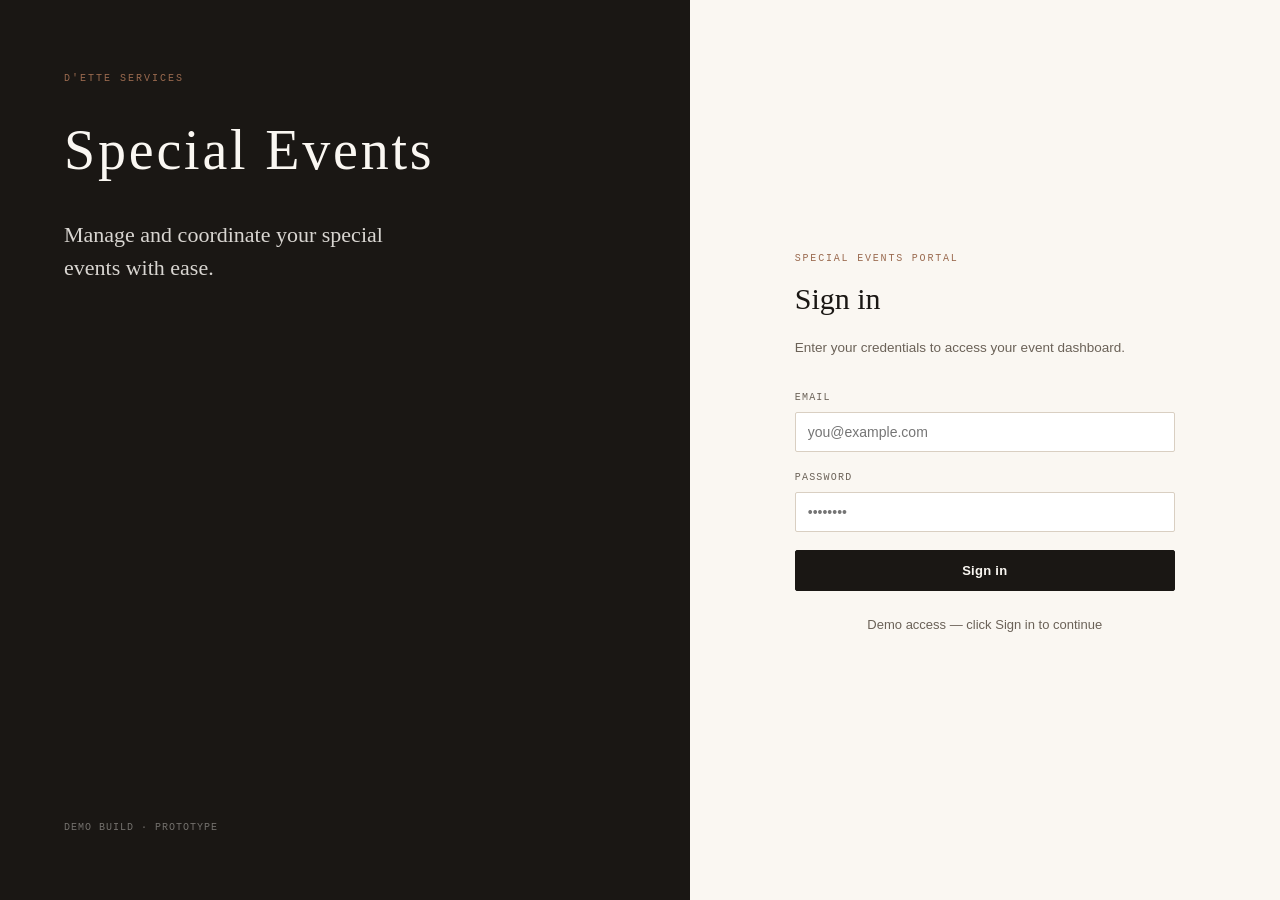
==== index.html @ 4ae94637 "Create special events portal with dashboard and supporting pages" ====
<!DOCTYPE html>
<html lang="en">
<head>
<meta charset="UTF-8">
<meta name="viewport" content="width=device-width, initial-scale=1.0">
<title>Sign In — D'Ette Services</title>
<link rel="stylesheet" href="css/style.css">
</head>
<body>

<div class="auth-page">
  <aside class="auth-aside">
    <div>
      <span class="eyebrow">D'Ette Services</span>
      <div class="wordmark">Special Events</div>
      <p class="tagline">Manage and coordinate your special events with ease.</p>
    </div>
    <div class="foot">Demo build · Prototype</div>
  </aside>

  <main class="auth-main">
    <div class="auth-form">
      <span class="eyebrow">Special Events Portal</span>
      <h1>Sign in</h1>
      <p class="sub">Enter your credentials to access your event dashboard.</p>

      <form onsubmit="event.preventDefault(); window.location.href='dashboard.html'; return false;">
        <label for="email">Email</label>
        <input type="email" id="email" placeholder="you@example.com" required>

        <label for="password">Password</label>
        <input type="password" id="password" placeholder="••••••••" required>

        <button type="submit" class="btn" style="width:100%;">Sign in</button>
      </form>

      <p style="text-align:center; margin-top:24px; font-size:13px; color:var(--mute);">
        Demo access — click Sign in to continue
      </p>
    </div>
  </main>
</div>

</body>
</html>
---- css/style.css ----
/* ============================================================
   DETTE SERVICES — PORTAL DEMO
   Brand tokens + shared layout shell
   ============================================================ */

@font-face {
  font-family: "Gloock";
  src: url("../assets/fonts/Gloock-Regular.ttf") format("truetype");
  font-weight: 400;
  font-display: swap;
}
@font-face {
  font-family: "Italiana";
  src: url("../assets/fonts/Italiana-Regular.ttf") format("truetype");
  font-weight: 400;
  font-display: swap;
}
@font-face {
  font-family: "Instrument Sans";
  src: url("../assets/fonts/InstrumentSans-Regular.ttf") format("truetype");
  font-weight: 400;
  font-display: swap;
}
@font-face {
  font-family: "Instrument Sans";
  src: url("../assets/fonts/InstrumentSans-Bold.ttf") format("truetype");
  font-weight: 700;
  font-display: swap;
}
@font-face {
  font-family: "Instrument Sans";
  src: url("../assets/fonts/InstrumentSans-Italic.ttf") format("truetype");
  font-weight: 400;
  font-style: italic;
  font-display: swap;
}
@font-face {
  font-family: "Geist Mono";
  src: url("../assets/fonts/GeistMono-Regular.ttf") format("truetype");
  font-weight: 400;
  font-display: swap;
}

:root {
  /* ---- Palette ---- */
  --ink:        #1A1714;
  --ivory:      #FAF7F2;
  --accent:     #9A6A4F;   /* warm terracotta-taupe */
  --accent-soft:#F1E9DE;   /* tint panels */
  --hairline:   #D9CFC2;
  --mute:       #6B6258;
  --paper:      #FFFFFF;
  --rose:       #F3E7E2;   /* wedding category */
  --sage:       #E8ECE3;   /* real estate category */
  --sand:       #F1E9DE;   /* special event category */

  /* ---- Type ---- */
  --font-display: "Gloock", Georgia, serif;
  --font-accent:  "Italiana", Georgia, serif;
  --font-body:    "Instrument Sans", -apple-system, sans-serif;
  --font-mono:    "Geist Mono", "Courier New", monospace;

  /* ---- Spacing / layout ---- */
  --sidebar-w: 248px;
  --radius: 2px;
  --gap: 24px;
}

* { box-sizing: border-box; }

html, body {
  margin: 0;
  padding: 0;
  background: var(--ivory);
  color: var(--ink);
  font-family: var(--font-body);
  font-size: 15px;
  line-height: 1.6;
  -webkit-font-smoothing: antialiased;
}

a { color: inherit; text-decoration: none; }

/* ============================================================
   APP SHELL
   ============================================================ */

.app {
  display: flex;
  min-height: 100vh;
}

/* ---- Sidebar ---- */

.sidebar {
  width: var(--sidebar-w);
  flex-shrink: 0;
  background: var(--ink);
  color: var(--ivory);
  display: flex;
  flex-direction: column;
  padding: 32px 28px;
  position: sticky;
  top: 0;
  height: 100vh;
}

.sidebar__brand {
  margin-bottom: 48px;
}

.sidebar__brand .eyebrow {
  font-family: var(--font-mono);
  font-size: 10px;
  letter-spacing: 0.18em;
  color: var(--accent);
  text-transform: uppercase;
  display: block;
  margin-bottom: 6px;
}

.sidebar__brand .wordmark {
  font-family: var(--font-accent);
  font-size: 28px;
  letter-spacing: 0.04em;
  color: var(--ivory);
}

.sidebar__nav {
  display: flex;
  flex-direction: column;
  gap: 4px;
  flex: 1;
}

.sidebar__nav a {
  display: flex;
  align-items: baseline;
  gap: 14px;
  padding: 11px 10px;
  border-radius: var(--radius);
  color: rgba(250,247,242,0.62);
  font-size: 14px;
  letter-spacing: 0.01em;
  transition: background 0.15s ease, color 0.15s ease;
}

.sidebar__nav a .num {
  font-family: var(--font-mono);
  font-size: 11px;
  color: var(--accent);
  min-width: 18px;
}

.sidebar__nav a:hover {
  background: rgba(250,247,242,0.06);
  color: var(--ivory);
}

.sidebar__nav a.active {
  background: rgba(154,106,79,0.22);
  color: var(--ivory);
}

.sidebar__nav a.active .num {
  color: var(--ivory);
}

.sidebar__foot {
  font-family: var(--font-mono);
  font-size: 10px;
  letter-spacing: 0.08em;
  color: rgba(250,247,242,0.35);
  border-top: 1px solid rgba(250,247,242,0.12);
  padding-top: 16px;
  margin-top: 24px;
  text-transform: uppercase;
}

/* ---- Main panel ---- */

.main {
  flex: 1;
  padding: 40px 56px 80px;
  max-width: 1100px;
}

.topbar {
  display: flex;
  justify-content: space-between;
  align-items: flex-end;
  margin-bottom: 36px;
  padding-bottom: 24px;
  border-bottom: 1px solid var(--hairline);
}

.topbar__title .eyebrow {
  font-family: var(--font-mono);
  font-size: 10px;
  letter-spacing: 0.18em;
  color: var(--accent);
  text-transform: uppercase;
  display: block;
  margin-bottom: 6px;
}

.topbar__title h1 {
  font-family: var(--font-display);
  font-size: 32px;
  font-weight: 400;
  margin: 0;
  letter-spacing: 0.01em;
}

.topbar__meta {
  font-family: var(--font-mono);
  font-size: 11px;
  color: var(--mute);
  text-align: right;
  line-height: 1.8;
}

.topbar__meta strong {
  color: var(--ink);
  font-weight: 400;
}

/* ============================================================
   COMPONENTS
   ============================================================ */

/* ---- Cards / panels ---- */

.panel {
  background: var(--paper);
  border: 1px solid var(--hairline);
  border-radius: var(--radius);
  padding: 28px;
}

.panel + .panel { margin-top: var(--gap); }

.panel__head {
  display: flex;
  justify-content: space-between;
  align-items: baseline;
  margin-bottom: 18px;
}

.panel__head h2 {
  font-family: var(--font-display);
  font-size: 19px;
  font-weight: 400;
  margin: 0;
}

.panel__head .tag {
  font-family: var(--font-mono);
  font-size: 10px;
  letter-spacing: 0.14em;
  color: var(--mute);
  text-transform: uppercase;
}

/* ---- Grid layouts ---- */

.grid-2 {
  display: grid;
  grid-template-columns: 1.4fr 1fr;
  gap: var(--gap);
}

.grid-3 {
  display: grid;
  grid-template-columns: repeat(3, 1fr);
  gap: var(--gap);
}

@media (max-width: 920px) {
  .grid-2, .grid-3 { grid-template-columns: 1fr; }
}

/* ---- Category chips ---- */

.chip {
  display: inline-flex;
  align-items: center;
  gap: 6px;
  font-family: var(--font-mono);
  font-size: 10px;
  letter-spacing: 0.1em;
  text-transform: uppercase;
  padding: 4px 10px;
  border-radius: 999px;
  border: 1px solid var(--hairline);
}

.chip::before {
  content: "";
  width: 6px;
  height: 6px;
  border-radius: 50%;
  background: currentColor;
}

.chip--wedding   { background: var(--rose);  color: #A8694F; border-color: transparent; }
.chip--realestate{ background: var(--sage);  color: #5E7A4A; border-color: transparent; }
.chip--special   { background: var(--sand);  color: var(--accent); border-color: transparent; }

/* ---- Buttons ---- */

.btn {
  display: inline-flex;
  align-items: center;
  justify-content: center;
  gap: 8px;
  font-family: var(--font-body);
  font-size: 13px;
  font-weight: 700;
  letter-spacing: 0.02em;
  padding: 12px 22px;
  border-radius: var(--radius);
  border: 1px solid var(--ink);
  background: var(--ink);
  color: var(--ivory);
  cursor: pointer;
  transition: opacity 0.15s ease, transform 0.05s ease;
}

.btn:hover { opacity: 0.85; }
.btn:active { transform: translateY(1px); }

.btn--ghost {
  background: transparent;
  color: var(--ink);
  border: 1px solid var(--hairline);
}

.btn--ghost:hover {
  border-color: var(--ink);
  opacity: 1;
}

.btn--accent {
  background: var(--accent);
  border-color: var(--accent);
}

/* ---- Forms ---- */

label {
  display: block;
  font-family: var(--font-mono);
  font-size: 10px;
  letter-spacing: 0.12em;
  text-transform: uppercase;
  color: var(--mute);
  margin-bottom: 6px;
}

input[type="text"],
input[type="email"],
input[type="password"],
input[type="date"],
input[type="time"],
select,
textarea {
  width: 100%;
  font-family: var(--font-body);
  font-size: 14px;
  padding: 11px 12px;
  border: 1px solid var(--hairline);
  border-radius: var(--radius);
  background: var(--paper);
  color: var(--ink);
  margin-bottom: 18px;
}

input:focus, select:focus, textarea:focus {
  outline: 2px solid var(--accent);
  outline-offset: 1px;
  border-color: var(--accent);
}

.field-row {
  display: grid;
  grid-template-columns: 1fr 1fr;
  gap: 16px;
}

@media (max-width: 600px) {
  .field-row { grid-template-columns: 1fr; }
}

/* ---- Hairline / divider ---- */

.hr {
  border: none;
  border-top: 1px solid var(--hairline);
  margin: 24px 0;
}

/* ---- Calendar mini grid ---- */

.cal-grid {
  display: grid;
  grid-template-columns: repeat(7, 1fr);
  gap: 6px;
}

.cal-grid .dow {
  font-family: var(--font-mono);
  font-size: 9px;
  letter-spacing: 0.1em;
  color: var(--mute);
  text-align: center;
  text-transform: uppercase;
  padding-bottom: 6px;
}

.cal-grid .day {
  aspect-ratio: 1;
  border: 1px solid var(--hairline);
  border-radius: var(--radius);
  font-family: var(--font-mono);
  font-size: 11px;
  color: var(--mute);
  padding: 6px;
  position: relative;
  background: var(--paper);
}

.cal-grid .day.empty {
  border-color: transparent;
  background: transparent;
}

.cal-grid .day .dot {
  position: absolute;
  bottom: 6px;
  right: 6px;
  width: 6px;
  height: 6px;
  border-radius: 50%;
}

.cal-grid .day.today {
  border-color: var(--accent);
  color: var(--ink);
  font-weight: 700;
}

/* ---- Event list ---- */

.event-row {
  display: flex;
  align-items: center;
  gap: 16px;
  padding: 14px 0;
  border-bottom: 1px solid var(--hairline);
}

.event-row:last-child { border-bottom: none; }

.event-row__date {
  font-family: var(--font-display);
  font-size: 22px;
  width: 52px;
  text-align: center;
  flex-shrink: 0;
  color: var(--accent);
}

.event-row__date span {
  display: block;
  font-family: var(--font-mono);
  font-size: 9px;
  letter-spacing: 0.1em;
  color: var(--mute);
  margin-top: 2px;
}

.event-row__body { flex: 1; }

.event-row__body h3 {
  font-family: var(--font-body);
  font-size: 14px;
  font-weight: 700;
  margin: 0 0 4px;
}

.event-row__body p {
  margin: 0;
  font-size: 12.5px;
  color: var(--mute);
}

/* ---- Sync indicator ---- */

.sync-badge {
  display: inline-flex;
  align-items: center;
  gap: 6px;
  font-family: var(--font-mono);
  font-size: 10px;
  letter-spacing: 0.1em;
  text-transform: uppercase;
  color: #5E7A4A;
}

.sync-badge::before {
  content: "●";
  font-size: 8px;
}

/* ---- Toast (mock confirmation) ---- */

.toast {
  position: fixed;
  bottom: 28px;
  right: 28px;
  background: var(--ink);
  color: var(--ivory);
  padding: 16px 22px;
  border-radius: var(--radius);
  font-size: 13px;
  display: flex;
  align-items: center;
  gap: 12px;
  box-shadow: 0 8px 24px rgba(0,0,0,0.18);
  transform: translateY(120%);
  opacity: 0;
  transition: transform 0.35s ease, opacity 0.35s ease;
  z-index: 100;
  max-width: 340px;
}

.toast.show {
  transform: translateY(0);
  opacity: 1;
}

.toast .dot {
  width: 8px;
  height: 8px;
  border-radius: 50%;
  background: var(--accent);
  flex-shrink: 0;
}

/* ---- Address book ---- */

.contact-card {
  border: 1px solid var(--hairline);
  border-radius: var(--radius);
  padding: 18px;
  background: var(--paper);
}

.contact-card .role {
  font-family: var(--font-mono);
  font-size: 9px;
  letter-spacing: 0.14em;
  text-transform: uppercase;
  color: var(--accent);
  display: block;
  margin-bottom: 6px;
}

.contact-card h3 {
  font-family: var(--font-body);
  font-size: 15px;
  font-weight: 700;
  margin: 0 0 4px;
}

.contact-card p {
  margin: 2px 0;
  font-size: 13px;
  color: var(--mute);
}

.contact-card.editable {
  border-style: dashed;
}

/* ---- Product / merch cards ---- */

.product-card {
  border: 1px solid var(--hairline);
  border-radius: var(--radius);
  background: var(--paper);
  overflow: hidden;
}

.product-card__media {
  aspect-ratio: 4/3;
  background: var(--accent-soft);
  display: flex;
  align-items: center;
  justify-content: center;
  font-family: var(--font-accent);
  font-size: 15px;
  color: var(--accent);
  letter-spacing: 0.05em;
}

.product-card__body { padding: 16px; }

.product-card__body h3 {
  font-family: var(--font-body);
  font-size: 14px;
  font-weight: 700;
  margin: 0 0 4px;
}

.product-card__body p {
  margin: 0 0 12px;
  font-size: 12.5px;
  color: var(--mute);
}

.product-card__price {
  font-family: var(--font-mono);
  font-size: 13px;
  color: var(--ink);
}

/* ---- Auth (login/register) page ---- */

.auth-page {
  min-height: 100vh;
  display: flex;
}

.auth-aside {
  flex: 1.1;
  background: var(--ink);
  color: var(--ivory);
  padding: 64px;
  display: flex;
  flex-direction: column;
  justify-content: space-between;
  position: relative;
  overflow: hidden;
}

.auth-aside .eyebrow {
  font-family: var(--font-mono);
  font-size: 10px;
  letter-spacing: 0.2em;
  color: var(--accent);
  text-transform: uppercase;
}

.auth-aside .wordmark {
  font-family: var(--font-accent);
  font-size: 56px;
  letter-spacing: 0.05em;
  margin: 18px 0;
}

.auth-aside .tagline {
  font-family: var(--font-display);
  font-size: 22px;
  font-weight: 400;
  line-height: 1.5;
  max-width: 380px;
  color: rgba(250,247,242,0.85);
}

.auth-aside .foot {
  font-family: var(--font-mono);
  font-size: 10px;
  letter-spacing: 0.1em;
  color: rgba(250,247,242,0.4);
  text-transform: uppercase;
}

.auth-main {
  flex: 1;
  display: flex;
  align-items: center;
  justify-content: center;
  padding: 40px;
}

.auth-form {
  width: 100%;
  max-width: 380px;
}

.auth-form .eyebrow {
  font-family: var(--font-mono);
  font-size: 10px;
  letter-spacing: 0.18em;
  color: var(--accent);
  text-transform: uppercase;
  display: block;
  margin-bottom: 8px;
}

.auth-form h1 {
  font-family: var(--font-display);
  font-size: 30px;
  font-weight: 400;
  margin: 0 0 8px;
}

.auth-form .sub {
  color: var(--mute);
  font-size: 13.5px;
  margin-bottom: 32px;
}

.auth-toggle {
  display: flex;
  gap: 24px;
  margin-bottom: 28px;
  border-bottom: 1px solid var(--hairline);
}

.auth-toggle a {
  font-family: var(--font-mono);
  font-size: 11px;
  letter-spacing: 0.12em;
  text-transform: uppercase;
  padding-bottom: 10px;
  color: var(--mute);
  border-bottom: 2px solid transparent;
  margin-bottom: -1px;
}

.auth-toggle a.active {
  color: var(--ink);
  border-bottom-color: var(--accent);
}

@media (max-width: 880px) {
  .auth-aside { display: none; }
}

/* ---- Special Events portal theme ---- */

.special-events-theme .sidebar { background: #2A1A18; }
.special-events-theme .sidebar__brand .wordmark { font-size: 22px; }
.special-events-theme .sidebar__brand .eyebrow { color: #C49A8A; }
.special-events-theme .sidebar__nav a .num { color: #C49A8A; }
.special-events-theme .sidebar__nav a.active { background: rgba(168,105,79,0.25); }

.special-events-badge {
  display: inline-flex;
  align-items: center;
  gap: 8px;
  font-family: var(--font-mono);
  font-size: 10px;
  letter-spacing: 0.14em;
  text-transform: uppercase;
  color: var(--accent);
  background: var(--sand);
  padding: 5px 12px;
  border-radius: 999px;
}

.special-events-badge::before {
  content: "✦";
  font-size: 10px;
}

.tz-preview {
  background: var(--sand);
  border: 1px solid var(--hairline);
  border-radius: var(--radius);
  padding: 12px 14px;
  font-family: var(--font-mono);
  font-size: 11px;
  color: var(--mute);
  margin-bottom: 18px;
  line-height: 1.8;
}

.tz-preview strong { color: var(--ink); }

/* ---- Utility ---- */

.muted { color: var(--mute); }
.small { font-size: 12px; }
.mt-0 { margin-top: 0; }
.mb-0 { margin-bottom: 0; }
.flex-between {
  display: flex;
  justify-content: space-between;
  align-items: center;
}
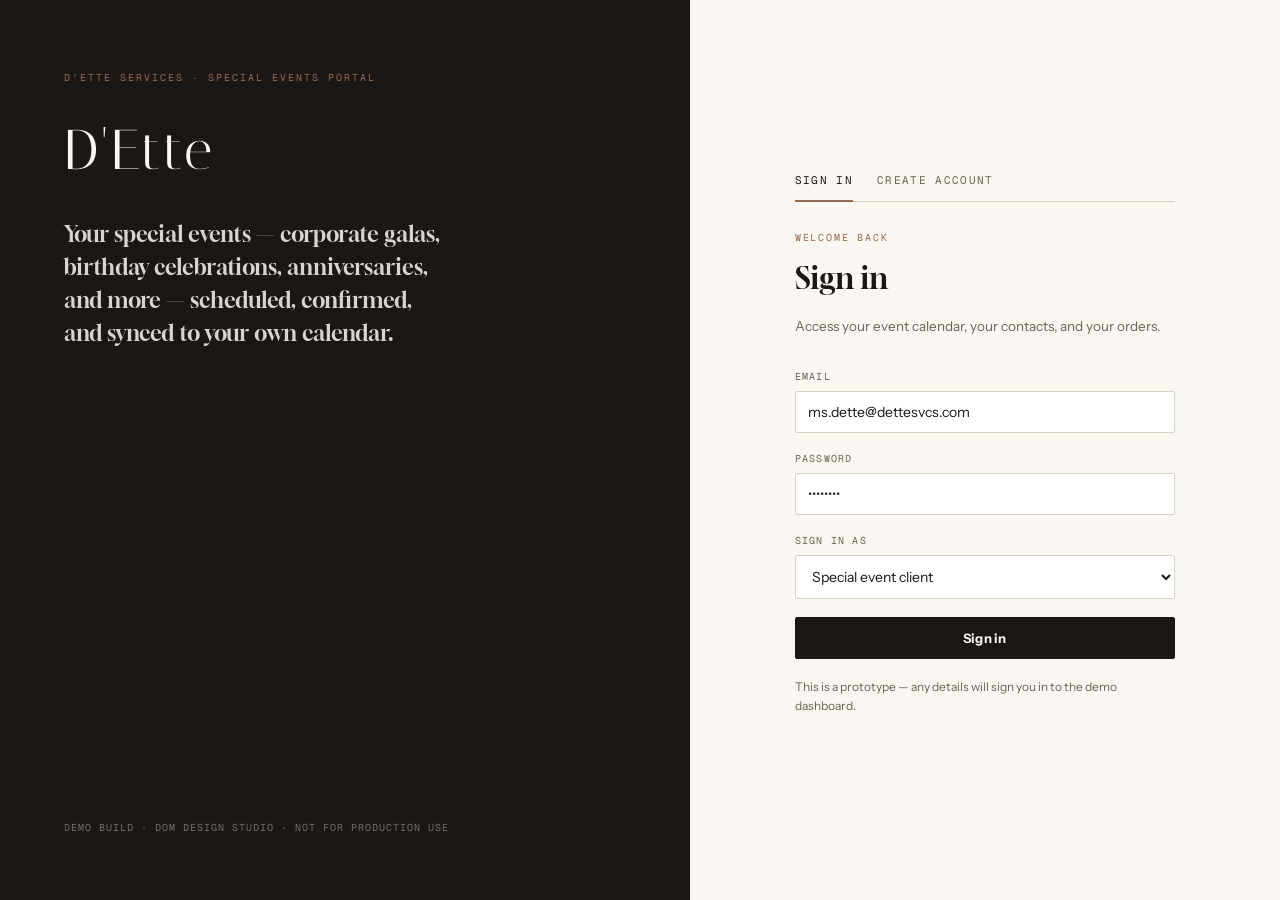
==== commit d235daae: "Add special events portal — all five pages, shared CSS and JS, bundled fonts" ====
--- a/index.html
+++ b/index.html
@@ -3,43 +3,131 @@
 <head>
 <meta charset="UTF-8">
 <meta name="viewport" content="width=device-width, initial-scale=1.0">
-<title>Sign In — D'Ette Services</title>
+<title>D'Ette Services — Special Events Portal</title>
 <link rel="stylesheet" href="css/style.css">
 </head>
 <body>
 
 <div class="auth-page">
+
   <aside class="auth-aside">
     <div>
-      <span class="eyebrow">D'Ette Services</span>
-      <div class="wordmark">Special Events</div>
-      <p class="tagline">Manage and coordinate your special events with ease.</p>
+      <span class="eyebrow">D'Ette Services · Special Events Portal</span>
+      <div class="wordmark">D'Ette</div>
+      <p class="tagline">
+        Your special events — corporate galas, birthday celebrations, anniversaries,
+        and more — scheduled, confirmed, and synced to your own calendar.
+      </p>
     </div>
-    <div class="foot">Demo build · Prototype</div>
+    <div class="foot">Demo build · Dom Design Studio · Not for production use</div>
   </aside>
 
   <main class="auth-main">
     <div class="auth-form">
-      <span class="eyebrow">Special Events Portal</span>
-      <h1>Sign in</h1>
-      <p class="sub">Enter your credentials to access your event dashboard.</p>
 
-      <form onsubmit="event.preventDefault(); window.location.href='dashboard.html'; return false;">
-        <label for="email">Email</label>
-        <input type="email" id="email" placeholder="you@example.com" required>
+      <div class="auth-toggle">
+        <a href="#" class="active" id="tab-login">Sign in</a>
+        <a href="#" id="tab-register">Create account</a>
+      </div>
 
-        <label for="password">Password</label>
-        <input type="password" id="password" placeholder="••••••••" required>
+      <!-- LOGIN -->
+      <div id="form-login">
+        <span class="eyebrow">Welcome back</span>
+        <h1>Sign in</h1>
+        <p class="sub">Access your event calendar, your contacts, and your orders.</p>
 
-        <button type="submit" class="btn" style="width:100%;">Sign in</button>
-      </form>
+        <form onsubmit="return false;">
+          <label for="login-email">Email</label>
+          <input type="email" id="login-email" placeholder="you@email.com" value="ms.dette@dettesvcs.com">
 
-      <p style="text-align:center; margin-top:24px; font-size:13px; color:var(--mute);">
-        Demo access — click Sign in to continue
-      </p>
+          <label for="login-pass">Password</label>
+          <input type="password" id="login-pass" placeholder="••••••••" value="••••••••">
+
+          <label for="login-role">Sign in as</label>
+          <select id="login-role">
+            <option>Special event client</option>
+            <option>Wedding client</option>
+            <option>Real estate client</option>
+            <option>Vendor / partner</option>
+          </select>
+
+          <button class="btn" style="width:100%" onclick="signIn()">
+            Sign in
+          </button>
+        </form>
+
+        <p class="small muted" style="margin-top:18px;">
+          This is a prototype — any details will sign you in to the demo dashboard.
+        </p>
+      </div>
+
+      <!-- REGISTER (hidden by default) -->
+      <div id="form-register" style="display:none;">
+        <span class="eyebrow">New here</span>
+        <h1>Create your account</h1>
+        <p class="sub">Verification keeps the calendar private to people you've invited.</p>
+
+        <form onsubmit="return false;">
+          <div class="field-row">
+            <div>
+              <label for="reg-first">First name</label>
+              <input type="text" id="reg-first" placeholder="First name">
+            </div>
+            <div>
+              <label for="reg-last">Last name</label>
+              <input type="text" id="reg-last" placeholder="Last name">
+            </div>
+          </div>
+
+          <label for="reg-email">Email</label>
+          <input type="email" id="reg-email" placeholder="you@email.com">
+
+          <label for="reg-role">I'm joining as</label>
+          <select id="reg-role">
+            <option>Special event client</option>
+            <option>Wedding client</option>
+            <option>Real estate client</option>
+            <option>Vendor / partner</option>
+          </select>
+
+          <button class="btn" style="width:100%" onclick="createAccount()">
+            Create account
+          </button>
+        </form>
+
+        <p class="small muted" style="margin-top:18px;">
+          A verification step would sit here in the live build — kept open for the demo.
+        </p>
+      </div>
+
     </div>
   </main>
+
 </div>
+
+<script>
+  function signIn() {
+    window.location.href = 'dashboard.html';
+  }
+  function createAccount() {
+    window.location.href = 'dashboard.html';
+  }
+
+  document.getElementById('tab-login').addEventListener('click', function(e){
+    e.preventDefault();
+    this.classList.add('active');
+    document.getElementById('tab-register').classList.remove('active');
+    document.getElementById('form-login').style.display = 'block';
+    document.getElementById('form-register').style.display = 'none';
+  });
+  document.getElementById('tab-register').addEventListener('click', function(e){
+    e.preventDefault();
+    this.classList.add('active');
+    document.getElementById('tab-login').classList.remove('active');
+    document.getElementById('form-register').style.display = 'block';
+    document.getElementById('form-login').style.display = 'none';
+  });
+</script>
 
 </body>
 </html>
--- a/css/style.css
+++ b/css/style.css
@@ -1,5 +1,5 @@
 /* ============================================================
-   DETTE SERVICES — PORTAL DEMO
+   DETTE SERVICES — SPECIAL EVENTS PORTAL DEMO
    Brand tokens + shared layout shell
    ============================================================ */
 
@@ -742,13 +742,13 @@
 
 /* ---- Special Events portal theme ---- */
 
-.special-events-theme .sidebar { background: #2A1A18; }
-.special-events-theme .sidebar__brand .wordmark { font-size: 22px; }
-.special-events-theme .sidebar__brand .eyebrow { color: #C49A8A; }
-.special-events-theme .sidebar__nav a .num { color: #C49A8A; }
-.special-events-theme .sidebar__nav a.active { background: rgba(168,105,79,0.25); }
-
-.special-events-badge {
+.se-theme .sidebar { background: #141E2E; }
+.se-theme .sidebar__brand .wordmark { font-size: 20px; }
+.se-theme .sidebar__brand .eyebrow { color: #A09060; }
+.se-theme .sidebar__nav a .num { color: #A09060; }
+.se-theme .sidebar__nav a.active { background: rgba(160,144,96,0.25); }
+
+.se-badge {
   display: inline-flex;
   align-items: center;
   gap: 8px;
@@ -762,8 +762,8 @@
   border-radius: 999px;
 }
 
-.special-events-badge::before {
-  content: "✦";
+.se-badge::before {
+  content: "★";
   font-size: 10px;
 }
 
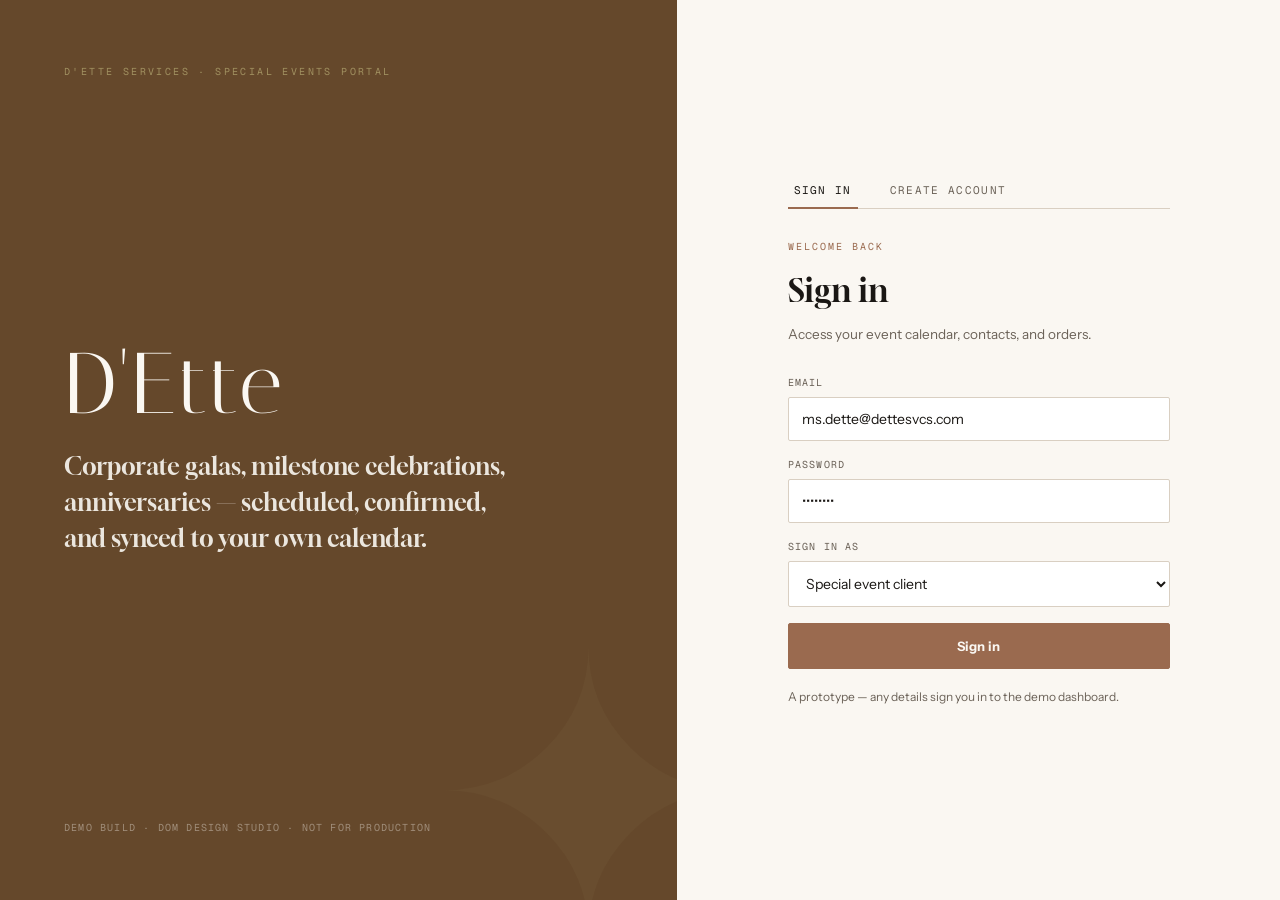
==== commit 73db3151: "Add files via upload" ====
--- a/index.html
+++ b/index.html
@@ -7,127 +7,7 @@
 <link rel="stylesheet" href="css/style.css">
 </head>
 <body>
-
-<div class="auth-page">
-
-  <aside class="auth-aside">
-    <div>
-      <span class="eyebrow">D'Ette Services · Special Events Portal</span>
-      <div class="wordmark">D'Ette</div>
-      <p class="tagline">
-        Your special events — corporate galas, birthday celebrations, anniversaries,
-        and more — scheduled, confirmed, and synced to your own calendar.
-      </p>
-    </div>
-    <div class="foot">Demo build · Dom Design Studio · Not for production use</div>
-  </aside>
-
-  <main class="auth-main">
-    <div class="auth-form">
-
-      <div class="auth-toggle">
-        <a href="#" class="active" id="tab-login">Sign in</a>
-        <a href="#" id="tab-register">Create account</a>
-      </div>
-
-      <!-- LOGIN -->
-      <div id="form-login">
-        <span class="eyebrow">Welcome back</span>
-        <h1>Sign in</h1>
-        <p class="sub">Access your event calendar, your contacts, and your orders.</p>
-
-        <form onsubmit="return false;">
-          <label for="login-email">Email</label>
-          <input type="email" id="login-email" placeholder="you@email.com" value="ms.dette@dettesvcs.com">
-
-          <label for="login-pass">Password</label>
-          <input type="password" id="login-pass" placeholder="••••••••" value="••••••••">
-
-          <label for="login-role">Sign in as</label>
-          <select id="login-role">
-            <option>Special event client</option>
-            <option>Wedding client</option>
-            <option>Real estate client</option>
-            <option>Vendor / partner</option>
-          </select>
-
-          <button class="btn" style="width:100%" onclick="signIn()">
-            Sign in
-          </button>
-        </form>
-
-        <p class="small muted" style="margin-top:18px;">
-          This is a prototype — any details will sign you in to the demo dashboard.
-        </p>
-      </div>
-
-      <!-- REGISTER (hidden by default) -->
-      <div id="form-register" style="display:none;">
-        <span class="eyebrow">New here</span>
-        <h1>Create your account</h1>
-        <p class="sub">Verification keeps the calendar private to people you've invited.</p>
-
-        <form onsubmit="return false;">
-          <div class="field-row">
-            <div>
-              <label for="reg-first">First name</label>
-              <input type="text" id="reg-first" placeholder="First name">
-            </div>
-            <div>
-              <label for="reg-last">Last name</label>
-              <input type="text" id="reg-last" placeholder="Last name">
-            </div>
-          </div>
-
-          <label for="reg-email">Email</label>
-          <input type="email" id="reg-email" placeholder="you@email.com">
-
-          <label for="reg-role">I'm joining as</label>
-          <select id="reg-role">
-            <option>Special event client</option>
-            <option>Wedding client</option>
-            <option>Real estate client</option>
-            <option>Vendor / partner</option>
-          </select>
-
-          <button class="btn" style="width:100%" onclick="createAccount()">
-            Create account
-          </button>
-        </form>
-
-        <p class="small muted" style="margin-top:18px;">
-          A verification step would sit here in the live build — kept open for the demo.
-        </p>
-      </div>
-
-    </div>
-  </main>
-
-</div>
-
-<script>
-  function signIn() {
-    window.location.href = 'dashboard.html';
-  }
-  function createAccount() {
-    window.location.href = 'dashboard.html';
-  }
-
-  document.getElementById('tab-login').addEventListener('click', function(e){
-    e.preventDefault();
-    this.classList.add('active');
-    document.getElementById('tab-register').classList.remove('active');
-    document.getElementById('form-login').style.display = 'block';
-    document.getElementById('form-register').style.display = 'none';
-  });
-  document.getElementById('tab-register').addEventListener('click', function(e){
-    e.preventDefault();
-    this.classList.add('active');
-    document.getElementById('tab-login').classList.remove('active');
-    document.getElementById('form-register').style.display = 'block';
-    document.getElementById('form-login').style.display = 'none';
-  });
-</script>
-
+  <div id="app"></div>
+  <script src="js/app.js"></script>
 </body>
 </html>
--- a/css/style.css
+++ b/css/style.css
@@ -1,794 +1,685 @@
 /* ============================================================
-   DETTE SERVICES — SPECIAL EVENTS PORTAL DEMO
-   Brand tokens + shared layout shell
-   ============================================================ */
-
-@font-face {
-  font-family: "Gloock";
-  src: url("../assets/fonts/Gloock-Regular.ttf") format("truetype");
-  font-weight: 400;
-  font-display: swap;
-}
-@font-face {
-  font-family: "Italiana";
-  src: url("../assets/fonts/Italiana-Regular.ttf") format("truetype");
-  font-weight: 400;
-  font-display: swap;
-}
-@font-face {
-  font-family: "Instrument Sans";
-  src: url("../assets/fonts/InstrumentSans-Regular.ttf") format("truetype");
-  font-weight: 400;
-  font-display: swap;
-}
-@font-face {
-  font-family: "Instrument Sans";
-  src: url("../assets/fonts/InstrumentSans-Bold.ttf") format("truetype");
-  font-weight: 700;
-  font-display: swap;
-}
-@font-face {
-  font-family: "Instrument Sans";
-  src: url("../assets/fonts/InstrumentSans-Italic.ttf") format("truetype");
-  font-weight: 400;
-  font-style: italic;
-  font-display: swap;
-}
-@font-face {
-  font-family: "Geist Mono";
-  src: url("../assets/fonts/GeistMono-Regular.ttf") format("truetype");
-  font-weight: 400;
-  font-display: swap;
-}
-
+   D'ETTE SERVICES — SPECIAL EVENTS PORTAL
+   Vanilla HTML / CSS / JS build. No framework, no build step.
+   ============================================================ */
+
+/* ---- Fonts ---- */
+@font-face { font-family:'Gloock'; src:url('../assets/fonts/Gloock-Regular.ttf') format('truetype'); font-weight:400; font-display:swap; }
+@font-face { font-family:'Italiana'; src:url('../assets/fonts/Italiana-Regular.ttf') format('truetype'); font-weight:400; font-display:swap; }
+@font-face { font-family:'Instrument Sans'; src:url('../assets/fonts/InstrumentSans-Regular.ttf') format('truetype'); font-weight:400; font-display:swap; }
+@font-face { font-family:'Instrument Sans'; src:url('../assets/fonts/InstrumentSans-Bold.ttf') format('truetype'); font-weight:700; font-display:swap; }
+@font-face { font-family:'Instrument Sans'; src:url('../assets/fonts/InstrumentSans-Italic.ttf') format('truetype'); font-weight:400; font-style:italic; font-display:swap; }
+@font-face { font-family:'Geist Mono'; src:url('../assets/fonts/GeistMono-Regular.ttf') format('truetype'); font-weight:400; font-display:swap; }
+
+/* ---- Tokens (edit these to retheme) ---- */
 :root {
-  /* ---- Palette ---- */
-  --ink:        #1A1714;
-  --ivory:      #FAF7F2;
-  --accent:     #9A6A4F;   /* warm terracotta-taupe */
-  --accent-soft:#F1E9DE;   /* tint panels */
-  --hairline:   #D9CFC2;
-  --mute:       #6B6258;
-  --paper:      #FFFFFF;
-  --rose:       #F3E7E2;   /* wedding category */
-  --sage:       #E8ECE3;   /* real estate category */
-  --sand:       #F1E9DE;   /* special event category */
-
-  /* ---- Type ---- */
-  --font-display: "Gloock", Georgia, serif;
-  --font-accent:  "Italiana", Georgia, serif;
-  --font-body:    "Instrument Sans", -apple-system, sans-serif;
-  --font-mono:    "Geist Mono", "Courier New", monospace;
-
-  /* ---- Spacing / layout ---- */
-  --sidebar-w: 248px;
-  --radius: 2px;
-  --gap: 24px;
-}
-
-* { box-sizing: border-box; }
-
-html, body {
-  margin: 0;
-  padding: 0;
-  background: var(--ivory);
-  color: var(--ink);
-  font-family: var(--font-body);
-  font-size: 15px;
-  line-height: 1.6;
-  -webkit-font-smoothing: antialiased;
-}
-
-a { color: inherit; text-decoration: none; }
+  --ink:#1A1714;
+  --ivory:#FAF7F2;
+  --paper:#FFFFFF;
+  --accent:#9A6A4F;
+  --gold:#A09060;
+  --rail:#6E4318;          /* sidebar */
+  --login-aside:#65482B;   /* login left panel */
+  --hero:#82470B;          /* dashboard hero band */
+  --main-bg:#F6F4F4;       /* main work area */
+  --hairline:#D9CFC2;
+  --mute:#6B6258;
+  --sand:#F1E9DE;
+
+  --font-display:'Gloock', Georgia, serif;
+  --font-accent:'Italiana', Georgia, serif;
+  --font-body:'Instrument Sans', -apple-system, sans-serif;
+  --font-mono:'Geist Mono', 'Courier New', monospace;
+}
+
+* { box-sizing:border-box; }
+html, body { margin:0; padding:0; }
+body {
+  background:var(--ivory);
+  color:var(--ink);
+  font-family:var(--font-body);
+  font-size:15px;
+  line-height:1.6;
+  -webkit-font-smoothing:antialiased;
+}
+a { color:inherit; text-decoration:none; }
+button { font-family:inherit; }
+
+.eyebrow {
+  display:block;
+  font-family:var(--font-mono);
+  font-size:10px;
+  letter-spacing:.2em;
+  text-transform:uppercase;
+  color:var(--accent);
+}
+.mono { font-family:var(--font-mono); }
+.muted { color:var(--mute); }
+
+/* ============================================================
+   LOGIN
+   ============================================================ */
+.auth-page { min-height:100vh; display:flex; }
+
+.auth-aside {
+  flex:1.05;
+  background:var(--login-aside);
+  color:var(--ivory);
+  padding:64px;
+  display:flex;
+  flex-direction:column;
+  justify-content:space-between;
+  position:relative;
+  overflow:hidden;
+}
+.auth-aside > * { position:relative; z-index:2; }
+.auth-aside .eyebrow { color:var(--gold); letter-spacing:.24em; }
+.auth-aside .wordmark {
+  font-family:var(--font-accent);
+  font-size:86px;
+  line-height:.95;
+  letter-spacing:.03em;
+  margin-bottom:22px;
+}
+.auth-aside .tagline {
+  font-family:var(--font-display);
+  font-size:24px;
+  line-height:1.5;
+  max-width:450px;
+  color:rgba(250,247,242,.9);
+  margin:0;
+}
+.auth-aside .foot {
+  font-family:var(--font-mono);
+  font-size:10px;
+  letter-spacing:.12em;
+  text-transform:uppercase;
+  color:rgba(250,247,242,.4);
+}
+.auth-aside .watermark {
+  position:absolute;
+  right:-70px; bottom:-90px;
+  font-family:var(--font-accent);
+  font-size:380px;
+  line-height:1;
+  color:rgba(160,144,96,.07);
+  pointer-events:none;
+  z-index:1;
+}
+
+.auth-main {
+  flex:1;
+  display:flex;
+  align-items:center;
+  justify-content:center;
+  padding:40px;
+  background:var(--ivory);
+}
+.auth-form { width:100%; max-width:382px; }
+
+.auth-toggle {
+  display:flex;
+  gap:26px;
+  margin-bottom:30px;
+  border-bottom:1px solid var(--hairline);
+}
+.auth-toggle button {
+  background:none;
+  border:none;
+  font-family:var(--font-mono);
+  font-size:11px;
+  letter-spacing:.12em;
+  text-transform:uppercase;
+  padding-bottom:10px;
+  margin-bottom:-1px;
+  color:var(--mute);
+  border-bottom:2px solid transparent;
+  cursor:pointer;
+}
+.auth-toggle button.active { color:var(--ink); border-bottom-color:var(--accent); }
+
+.auth-form h1 {
+  font-family:var(--font-display);
+  font-weight:400;
+  font-size:32px;
+  margin:10px 0 8px;
+}
+.auth-form .sub { color:var(--mute); font-size:13.5px; margin:0 0 30px; }
+.auth-form .note { font-size:12px; color:var(--mute); margin-top:18px; }
+
+/* ============================================================
+   FORMS (shared)
+   ============================================================ */
+label {
+  display:block;
+  font-family:var(--font-mono);
+  font-size:10px;
+  letter-spacing:.12em;
+  text-transform:uppercase;
+  color:var(--mute);
+  margin-bottom:6px;
+}
+input, select, textarea {
+  width:100%;
+  font-family:var(--font-body);
+  font-size:14px;
+  padding:12px 13px;
+  border:1px solid var(--hairline);
+  border-radius:2px;
+  background:var(--paper);
+  color:var(--ink);
+  margin-bottom:16px;
+}
+textarea { resize:vertical; }
+input:focus, select:focus, textarea:focus {
+  outline:2px solid var(--accent);
+  outline-offset:1px;
+  border-color:var(--accent);
+}
+.field-row { display:grid; grid-template-columns:1fr 1fr; gap:14px; }
+
+.btn {
+  display:inline-flex;
+  align-items:center;
+  justify-content:center;
+  gap:8px;
+  font-family:var(--font-body);
+  font-size:13px;
+  font-weight:700;
+  letter-spacing:.02em;
+  padding:14px 22px;
+  border-radius:2px;
+  border:1px solid var(--accent);
+  background:var(--accent);
+  color:var(--ivory);
+  cursor:pointer;
+  transition:opacity .15s ease, transform .05s ease;
+}
+.btn:hover { opacity:.88; }
+.btn:active { transform:translateY(1px); }
+.btn--block { width:100%; }
+.btn--ghost {
+  background:transparent;
+  color:var(--ink);
+  border:1px solid var(--hairline);
+}
+.btn--ghost:hover { border-color:var(--ink); opacity:1; }
+.btn--sm { padding:9px 16px; font-size:12.5px; }
 
 /* ============================================================
    APP SHELL
    ============================================================ */
-
-.app {
-  display: flex;
-  min-height: 100vh;
-}
-
-/* ---- Sidebar ---- */
+.app { display:flex; min-height:100vh; }
 
 .sidebar {
-  width: var(--sidebar-w);
-  flex-shrink: 0;
-  background: var(--ink);
-  color: var(--ivory);
-  display: flex;
-  flex-direction: column;
-  padding: 32px 28px;
-  position: sticky;
-  top: 0;
-  height: 100vh;
-}
-
-.sidebar__brand {
-  margin-bottom: 48px;
-}
-
-.sidebar__brand .eyebrow {
-  font-family: var(--font-mono);
-  font-size: 10px;
-  letter-spacing: 0.18em;
-  color: var(--accent);
-  text-transform: uppercase;
-  display: block;
-  margin-bottom: 6px;
-}
-
+  width:248px;
+  flex-shrink:0;
+  background:var(--rail);
+  color:var(--ivory);
+  display:flex;
+  flex-direction:column;
+  padding:36px 28px;
+  position:sticky;
+  top:0;
+  height:100vh;
+}
+.sidebar__brand { margin-bottom:44px; }
+.sidebar__brand .eyebrow { color:var(--gold); letter-spacing:.18em; margin-bottom:10px; }
 .sidebar__brand .wordmark {
-  font-family: var(--font-accent);
-  font-size: 28px;
-  letter-spacing: 0.04em;
-  color: var(--ivory);
-}
-
-.sidebar__nav {
-  display: flex;
-  flex-direction: column;
-  gap: 4px;
-  flex: 1;
-}
-
+  font-family:var(--font-accent);
+  font-size:34px;
+  line-height:1;
+  letter-spacing:.02em;
+}
+.sidebar__brand .sub {
+  font-family:var(--font-mono);
+  font-size:10px;
+  letter-spacing:.14em;
+  text-transform:uppercase;
+  color:rgba(250,247,242,.45);
+  margin-top:8px;
+}
+.sidebar__nav { display:flex; flex-direction:column; gap:4px; flex:1; }
 .sidebar__nav a {
-  display: flex;
-  align-items: baseline;
-  gap: 14px;
-  padding: 11px 10px;
-  border-radius: var(--radius);
-  color: rgba(250,247,242,0.62);
-  font-size: 14px;
-  letter-spacing: 0.01em;
-  transition: background 0.15s ease, color 0.15s ease;
-}
-
+  display:flex;
+  align-items:baseline;
+  gap:14px;
+  padding:12px 12px;
+  border-radius:2px;
+  font-size:14px;
+  cursor:pointer;
+  color:rgba(250,247,242,.6);
+  transition:background .15s ease, color .15s ease;
+}
 .sidebar__nav a .num {
-  font-family: var(--font-mono);
-  font-size: 11px;
-  color: var(--accent);
-  min-width: 18px;
-}
-
-.sidebar__nav a:hover {
-  background: rgba(250,247,242,0.06);
-  color: var(--ivory);
-}
-
-.sidebar__nav a.active {
-  background: rgba(154,106,79,0.22);
-  color: var(--ivory);
-}
-
-.sidebar__nav a.active .num {
-  color: var(--ivory);
-}
-
+  font-family:var(--font-mono);
+  font-size:11px;
+  min-width:18px;
+  color:var(--gold);
+}
+.sidebar__nav a:hover { background:rgba(250,247,242,.06); color:var(--ivory); }
+.sidebar__nav a.active { background:rgba(160,144,96,.28); color:var(--ivory); }
+.sidebar__nav a.active .num { color:var(--ivory); }
+.sidebar__nav a.signout { margin-top:auto; color:rgba(250,247,242,.5); }
+.sidebar__nav a.signout:hover { background:transparent; color:var(--ivory); }
 .sidebar__foot {
-  font-family: var(--font-mono);
-  font-size: 10px;
-  letter-spacing: 0.08em;
-  color: rgba(250,247,242,0.35);
-  border-top: 1px solid rgba(250,247,242,0.12);
-  padding-top: 16px;
-  margin-top: 24px;
-  text-transform: uppercase;
-}
-
-/* ---- Main panel ---- */
+  font-family:var(--font-mono);
+  font-size:10px;
+  letter-spacing:.08em;
+  text-transform:uppercase;
+  color:rgba(250,247,242,.35);
+  border-top:1px solid rgba(250,247,242,.12);
+  padding-top:16px;
+  margin-top:24px;
+}
 
 .main {
-  flex: 1;
-  padding: 40px 56px 80px;
-  max-width: 1100px;
+  flex:1;
+  padding:40px 52px 90px;
+  max-width:1180px;
+  width:100%;
+  background:var(--main-bg);
 }
 
 .topbar {
-  display: flex;
-  justify-content: space-between;
-  align-items: flex-end;
-  margin-bottom: 36px;
-  padding-bottom: 24px;
-  border-bottom: 1px solid var(--hairline);
-}
-
-.topbar__title .eyebrow {
-  font-family: var(--font-mono);
-  font-size: 10px;
-  letter-spacing: 0.18em;
-  color: var(--accent);
-  text-transform: uppercase;
-  display: block;
-  margin-bottom: 6px;
-}
-
-.topbar__title h1 {
-  font-family: var(--font-display);
-  font-size: 32px;
-  font-weight: 400;
-  margin: 0;
-  letter-spacing: 0.01em;
-}
-
+  display:flex;
+  justify-content:space-between;
+  align-items:flex-end;
+  margin-bottom:32px;
+  padding-bottom:22px;
+  border-bottom:1px solid var(--hairline);
+}
+.topbar .eyebrow { margin-bottom:8px; }
+.topbar h1 {
+  font-family:var(--font-display);
+  font-weight:400;
+  font-size:34px;
+  margin:0;
+  letter-spacing:.01em;
+}
 .topbar__meta {
-  font-family: var(--font-mono);
-  font-size: 11px;
-  color: var(--mute);
-  text-align: right;
-  line-height: 1.8;
-}
-
-.topbar__meta strong {
-  color: var(--ink);
-  font-weight: 400;
-}
-
-/* ============================================================
-   COMPONENTS
-   ============================================================ */
-
-/* ---- Cards / panels ---- */
-
+  text-align:right;
+  font-family:var(--font-mono);
+  font-size:11px;
+  color:var(--mute);
+  line-height:1.9;
+}
+.topbar__meta strong { color:var(--ink); font-weight:400; }
+.sync-badge { display:inline-flex; align-items:center; gap:6px; color:#5E7A4A; }
+.sync-badge::before { content:"●"; font-size:8px; }
+
+/* ============================================================
+   PANELS / GRIDS
+   ============================================================ */
 .panel {
-  background: var(--paper);
-  border: 1px solid var(--hairline);
-  border-radius: var(--radius);
-  padding: 28px;
-}
-
-.panel + .panel { margin-top: var(--gap); }
-
+  background:var(--paper);
+  border:1px solid var(--hairline);
+  border-radius:2px;
+  padding:28px;
+}
+.panel + .panel { margin-top:24px; }
 .panel__head {
-  display: flex;
-  justify-content: space-between;
-  align-items: baseline;
-  margin-bottom: 18px;
-}
-
+  display:flex;
+  justify-content:space-between;
+  align-items:baseline;
+  margin-bottom:6px;
+}
 .panel__head h2 {
-  font-family: var(--font-display);
-  font-size: 19px;
-  font-weight: 400;
-  margin: 0;
-}
-
+  font-family:var(--font-display);
+  font-weight:400;
+  font-size:19px;
+  margin:0;
+}
 .panel__head .tag {
-  font-family: var(--font-mono);
-  font-size: 10px;
-  letter-spacing: 0.14em;
-  color: var(--mute);
-  text-transform: uppercase;
-}
-
-/* ---- Grid layouts ---- */
-
-.grid-2 {
-  display: grid;
-  grid-template-columns: 1.4fr 1fr;
-  gap: var(--gap);
-}
-
-.grid-3 {
-  display: grid;
-  grid-template-columns: repeat(3, 1fr);
-  gap: var(--gap);
-}
-
-@media (max-width: 920px) {
-  .grid-2, .grid-3 { grid-template-columns: 1fr; }
-}
-
-/* ---- Category chips ---- */
-
+  font-family:var(--font-mono);
+  font-size:10px;
+  letter-spacing:.14em;
+  text-transform:uppercase;
+  color:var(--mute);
+}
+.panel__intro { color:var(--mute); font-size:13px; margin:0 0 18px; }
+
+.grid-2 { display:grid; grid-template-columns:1.5fr 1fr; gap:24px; align-items:start; }
+.grid-2--even { grid-template-columns:1fr 1fr; }
+.grid-3 { display:grid; grid-template-columns:repeat(3,1fr); gap:24px; }
+@media (max-width:980px) { .grid-2, .grid-2--even, .grid-3 { grid-template-columns:1fr; } }
+
+/* ============================================================
+   DASHBOARD HERO
+   ============================================================ */
+.hero {
+  background:var(--hero);
+  color:var(--ivory);
+  border-radius:3px;
+  padding:40px 44px;
+  margin-bottom:24px;
+  position:relative;
+  overflow:hidden;
+}
+.hero > * { position:relative; z-index:2; }
+.hero .eyebrow { color:var(--gold); }
+.hero h2 {
+  font-family:var(--font-display);
+  font-weight:400;
+  font-size:38px;
+  line-height:1.15;
+  margin:14px 0 0;
+  max-width:700px;
+}
+.hero__meta { display:flex; gap:44px; margin-top:26px; flex-wrap:wrap; }
+.hero__meta .k {
+  font-family:var(--font-mono);
+  font-size:9px;
+  letter-spacing:.16em;
+  text-transform:uppercase;
+  color:rgba(250,247,242,.5);
+  margin-bottom:6px;
+}
+.hero__meta .v { font-family:var(--font-display); font-size:19px; }
+.hero .watermark {
+  position:absolute;
+  right:-30px; top:-70px;
+  font-family:var(--font-accent);
+  font-size:260px;
+  line-height:1;
+  color:rgba(160,144,96,.06);
+  pointer-events:none;
+  z-index:1;
+}
+
+/* ============================================================
+   CALENDAR
+   ============================================================ */
+.cal-panel { overflow:visible; }
+.cal-head {
+  display:flex;
+  justify-content:space-between;
+  align-items:center;
+  margin-bottom:20px;
+}
+.cal-head__left { display:flex; align-items:center; gap:14px; }
+.cal-head h2 { font-family:var(--font-display); font-weight:400; font-size:22px; margin:0; }
+.cal-nav { display:flex; gap:6px; }
+.cal-nav button {
+  font-family:var(--font-mono);
+  font-size:13px;
+  width:28px; height:28px;
+  border:1px solid var(--hairline);
+  border-radius:2px;
+  background:var(--paper);
+  color:var(--ink);
+  cursor:pointer;
+  line-height:1;
+}
+.cal-nav button:hover { border-color:var(--accent); color:var(--accent); }
+.se-badge {
+  display:inline-flex;
+  align-items:center;
+  gap:8px;
+  font-family:var(--font-mono);
+  font-size:10px;
+  letter-spacing:.14em;
+  text-transform:uppercase;
+  color:var(--accent);
+  background:var(--sand);
+  padding:5px 12px;
+  border-radius:999px;
+}
+.se-badge::before { content:"★"; font-size:10px; }
+
+.cal-dow {
+  display:grid;
+  grid-template-columns:repeat(7,1fr);
+  gap:6px;
+}
+.cal-dow span {
+  font-family:var(--font-mono);
+  font-size:9px;
+  letter-spacing:.1em;
+  text-transform:uppercase;
+  color:var(--mute);
+  text-align:center;
+  padding-bottom:6px;
+}
+.cal-grid { display:grid; grid-template-columns:repeat(7,1fr); gap:6px; }
+
+.day {
+  position:relative;
+  aspect-ratio:1;
+  border:1px solid var(--hairline);
+  border-radius:2px;
+  padding:7px 8px;
+  font-family:var(--font-mono);
+  font-size:12px;
+  background:var(--paper);
+  transition:border-color .12s, background .12s;
+}
+.day.empty { border-color:transparent; background:transparent; }
+.day .n { color:var(--ink); opacity:.65; }
+.day.has-events { background:#FCFAF5; cursor:pointer; }
+.day.has-events .n { opacity:1; font-weight:700; }
+.day.today { border:1.5px solid var(--accent); background:rgba(154,106,79,.08); }
+.day.today .n { color:var(--accent); font-weight:700; opacity:1; }
+.day:hover.has-events { border-color:var(--accent); }
+
+.day__dots { position:absolute; bottom:7px; left:8px; display:flex; gap:3px; }
+.day__dots span { width:6px; height:6px; border-radius:50%; }
+
+/* Hover popover */
+.day-pop {
+  position:absolute;
+  z-index:60;
+  width:232px;
+  top:100%;
+  left:50%;
+  transform:translateX(-50%) translateY(9px);
+  background:var(--ink);
+  color:var(--ivory);
+  border-radius:4px;
+  padding:13px 15px;
+  box-shadow:0 18px 44px rgba(0,0,0,.34);
+  border:1px solid rgba(255,255,255,.08);
+  line-height:1.5;
+  opacity:0;
+  visibility:hidden;
+  pointer-events:none;
+  transition:opacity .12s ease;
+}
+.day:hover .day-pop { opacity:1; visibility:visible; }
+.day.pop-above .day-pop { top:auto; bottom:100%; transform:translateX(-50%) translateY(-9px); }
+.day.pop-left  .day-pop { left:0; transform:translateX(0) translateY(9px); }
+.day.pop-left.pop-above  .day-pop { transform:translateX(0) translateY(-9px); }
+.day.pop-right .day-pop { left:auto; right:0; transform:translateX(0) translateY(9px); }
+.day.pop-right.pop-above .day-pop { transform:translateX(0) translateY(-9px); }
+.day-pop__date {
+  font-family:var(--font-mono);
+  font-size:9px;
+  letter-spacing:.16em;
+  text-transform:uppercase;
+  color:var(--gold);
+  margin-bottom:9px;
+}
+.day-pop__row { display:flex; gap:9px; margin-bottom:9px; }
+.day-pop__row:last-child { margin-bottom:0; }
+.day-pop__row .dot { width:7px; height:7px; border-radius:50%; flex-shrink:0; margin-top:5px; }
+.day-pop__row .t { font-family:var(--font-body); font-size:12.5px; font-weight:700; line-height:1.35; }
+.day-pop__row .m { font-family:var(--font-mono); font-size:9.5px; color:rgba(250,247,242,.6); margin-top:2px; letter-spacing:.04em; }
+
+.cal-foot {
+  display:flex;
+  justify-content:space-between;
+  align-items:center;
+  border-top:1px solid var(--hairline);
+  margin-top:22px;
+  padding-top:18px;
+}
+.cal-foot .hint { font-family:var(--font-mono); font-size:10px; color:var(--mute); letter-spacing:.04em; }
+
+/* ============================================================
+   UPCOMING LIST
+   ============================================================ */
+.event-row {
+  display:flex;
+  align-items:center;
+  gap:16px;
+  padding:14px 0;
+  border-bottom:1px solid var(--hairline);
+}
+.event-row:last-child { border-bottom:none; }
+.event-row__date {
+  font-family:var(--font-display);
+  font-size:24px;
+  width:50px;
+  text-align:center;
+  flex-shrink:0;
+  color:var(--accent);
+  line-height:1;
+}
+.event-row__date span {
+  display:block;
+  font-family:var(--font-mono);
+  font-size:9px;
+  letter-spacing:.1em;
+  color:var(--mute);
+  margin-top:3px;
+}
+.event-row__body { flex:1; }
+.event-row__body h3 {
+  font-family:var(--font-body);
+  font-size:14px;
+  font-weight:700;
+  margin:0 0 6px;
+}
+.event-row__tags { display:flex; align-items:center; gap:10px; flex-wrap:wrap; }
 .chip {
-  display: inline-flex;
-  align-items: center;
-  gap: 6px;
-  font-family: var(--font-mono);
-  font-size: 10px;
-  letter-spacing: 0.1em;
-  text-transform: uppercase;
-  padding: 4px 10px;
-  border-radius: 999px;
-  border: 1px solid var(--hairline);
-}
-
-.chip::before {
-  content: "";
-  width: 6px;
-  height: 6px;
-  border-radius: 50%;
-  background: currentColor;
-}
-
-.chip--wedding   { background: var(--rose);  color: #A8694F; border-color: transparent; }
-.chip--realestate{ background: var(--sage);  color: #5E7A4A; border-color: transparent; }
-.chip--special   { background: var(--sand);  color: var(--accent); border-color: transparent; }
-
-/* ---- Buttons ---- */
-
-.btn {
-  display: inline-flex;
-  align-items: center;
-  justify-content: center;
-  gap: 8px;
-  font-family: var(--font-body);
-  font-size: 13px;
-  font-weight: 700;
-  letter-spacing: 0.02em;
-  padding: 12px 22px;
-  border-radius: var(--radius);
-  border: 1px solid var(--ink);
-  background: var(--ink);
-  color: var(--ivory);
-  cursor: pointer;
-  transition: opacity 0.15s ease, transform 0.05s ease;
-}
-
-.btn:hover { opacity: 0.85; }
-.btn:active { transform: translateY(1px); }
-
-.btn--ghost {
-  background: transparent;
-  color: var(--ink);
-  border: 1px solid var(--hairline);
-}
-
-.btn--ghost:hover {
-  border-color: var(--ink);
-  opacity: 1;
-}
-
-.btn--accent {
-  background: var(--accent);
-  border-color: var(--accent);
-}
-
-/* ---- Forms ---- */
-
-label {
-  display: block;
-  font-family: var(--font-mono);
-  font-size: 10px;
-  letter-spacing: 0.12em;
-  text-transform: uppercase;
-  color: var(--mute);
-  margin-bottom: 6px;
-}
-
-input[type="text"],
-input[type="email"],
-input[type="password"],
-input[type="date"],
-input[type="time"],
-select,
-textarea {
-  width: 100%;
-  font-family: var(--font-body);
-  font-size: 14px;
-  padding: 11px 12px;
-  border: 1px solid var(--hairline);
-  border-radius: var(--radius);
-  background: var(--paper);
-  color: var(--ink);
-  margin-bottom: 18px;
-}
-
-input:focus, select:focus, textarea:focus {
-  outline: 2px solid var(--accent);
-  outline-offset: 1px;
-  border-color: var(--accent);
-}
-
-.field-row {
-  display: grid;
-  grid-template-columns: 1fr 1fr;
-  gap: 16px;
-}
-
-@media (max-width: 600px) {
-  .field-row { grid-template-columns: 1fr; }
-}
-
-/* ---- Hairline / divider ---- */
-
-.hr {
-  border: none;
-  border-top: 1px solid var(--hairline);
-  margin: 24px 0;
-}
-
-/* ---- Calendar mini grid ---- */
-
-.cal-grid {
-  display: grid;
-  grid-template-columns: repeat(7, 1fr);
-  gap: 6px;
-}
-
-.cal-grid .dow {
-  font-family: var(--font-mono);
-  font-size: 9px;
-  letter-spacing: 0.1em;
-  color: var(--mute);
-  text-align: center;
-  text-transform: uppercase;
-  padding-bottom: 6px;
-}
-
-.cal-grid .day {
-  aspect-ratio: 1;
-  border: 1px solid var(--hairline);
-  border-radius: var(--radius);
-  font-family: var(--font-mono);
-  font-size: 11px;
-  color: var(--mute);
-  padding: 6px;
-  position: relative;
-  background: var(--paper);
-}
-
-.cal-grid .day.empty {
-  border-color: transparent;
-  background: transparent;
-}
-
-.cal-grid .day .dot {
-  position: absolute;
-  bottom: 6px;
-  right: 6px;
-  width: 6px;
-  height: 6px;
-  border-radius: 50%;
-}
-
-.cal-grid .day.today {
-  border-color: var(--accent);
-  color: var(--ink);
-  font-weight: 700;
-}
-
-/* ---- Event list ---- */
-
-.event-row {
-  display: flex;
-  align-items: center;
-  gap: 16px;
-  padding: 14px 0;
-  border-bottom: 1px solid var(--hairline);
-}
-
-.event-row:last-child { border-bottom: none; }
-
-.event-row__date {
-  font-family: var(--font-display);
-  font-size: 22px;
-  width: 52px;
-  text-align: center;
-  flex-shrink: 0;
-  color: var(--accent);
-}
-
-.event-row__date span {
-  display: block;
-  font-family: var(--font-mono);
-  font-size: 9px;
-  letter-spacing: 0.1em;
-  color: var(--mute);
-  margin-top: 2px;
-}
-
-.event-row__body { flex: 1; }
-
-.event-row__body h3 {
-  font-family: var(--font-body);
-  font-size: 14px;
-  font-weight: 700;
-  margin: 0 0 4px;
-}
-
-.event-row__body p {
-  margin: 0;
-  font-size: 12.5px;
-  color: var(--mute);
-}
-
-/* ---- Sync indicator ---- */
-
-.sync-badge {
-  display: inline-flex;
-  align-items: center;
-  gap: 6px;
-  font-family: var(--font-mono);
-  font-size: 10px;
-  letter-spacing: 0.1em;
-  text-transform: uppercase;
-  color: #5E7A4A;
-}
-
-.sync-badge::before {
-  content: "●";
-  font-size: 8px;
-}
-
-/* ---- Toast (mock confirmation) ---- */
-
+  display:inline-flex;
+  align-items:center;
+  gap:6px;
+  font-family:var(--font-mono);
+  font-size:10px;
+  letter-spacing:.1em;
+  text-transform:uppercase;
+  padding:3px 9px;
+  border-radius:999px;
+  border:1px solid var(--hairline);
+  color:var(--mute);
+}
+.chip .dot { width:7px; height:7px; border-radius:50%; }
+.event-row__tags .when { font-family:var(--font-mono); font-size:10px; color:var(--mute); }
+
+/* ============================================================
+   QUICK LINKS
+   ============================================================ */
+.quicklinks { margin-top:24px; }
+.quicklinks .panel { display:flex; flex-direction:column; padding:26px; }
+.quicklinks .panel h2 { font-size:16px; }
+.quicklinks .panel p { color:var(--mute); font-size:13px; margin:0 0 18px; flex:1; }
+
+/* ============================================================
+   ADD EVENT — steps + tz preview
+   ============================================================ */
+.steps .step { display:flex; gap:16px; padding:14px 0; border-bottom:1px solid var(--hairline); }
+.steps .step:last-of-type { border-bottom:none; }
+.steps .step .i { font-family:var(--font-mono); font-size:15px; color:var(--accent); width:24px; flex-shrink:0; }
+.steps .step h3 { font-family:var(--font-body); font-size:14px; font-weight:700; margin:0 0 4px; }
+.steps .step p { margin:0; font-size:13px; color:var(--mute); }
+.steps__note { border-top:1px solid var(--hairline); margin-top:8px; padding-top:16px; }
+.steps__note p { font-size:12px; color:var(--mute); margin:0; }
+
+.tz-preview {
+  background:var(--sand);
+  border:1px solid var(--hairline);
+  border-radius:2px;
+  padding:13px 14px;
+  font-family:var(--font-mono);
+  font-size:11px;
+  color:var(--mute);
+  margin-bottom:16px;
+  line-height:1.8;
+}
+.tz-preview strong { color:var(--ink); }
+
+/* ============================================================
+   CONTACTS
+   ============================================================ */
+.contact-card {
+  border:1px solid var(--hairline);
+  border-radius:2px;
+  padding:18px;
+  background:var(--paper);
+}
+.contact-card .role {
+  display:block;
+  font-family:var(--font-mono);
+  font-size:9px;
+  letter-spacing:.14em;
+  text-transform:uppercase;
+  color:var(--accent);
+  margin-bottom:8px;
+}
+.contact-card h3 { font-family:var(--font-body); font-size:15px; font-weight:700; margin:0 0 4px; }
+.contact-card.big h3 { font-family:var(--font-display); font-weight:400; font-size:22px; }
+.contact-card p { margin:2px 0; font-size:13px; color:var(--mute); }
+.contact-card.editable { border-style:dashed; cursor:pointer; }
+.contact-card.editable:hover { border-color:var(--accent); }
+
+/* ============================================================
+   SHOP
+   ============================================================ */
+.product-card {
+  border:1px solid var(--hairline);
+  border-radius:2px;
+  background:var(--paper);
+  overflow:hidden;
+}
+.product-card__media {
+  aspect-ratio:4/3;
+  background:var(--sand);
+  display:flex;
+  align-items:center;
+  justify-content:center;
+  font-family:var(--font-accent);
+  font-size:16px;
+  color:var(--accent);
+  letter-spacing:.05em;
+  text-align:center;
+  padding:14px;
+}
+.product-card__body { padding:16px; }
+.product-card__body h3 { font-family:var(--font-body); font-size:14px; font-weight:700; margin:0 0 4px; }
+.product-card__body p { margin:0 0 14px; font-size:12.5px; color:var(--mute); }
+.product-card__row { display:flex; justify-content:space-between; align-items:center; }
+.product-card__price { font-family:var(--font-mono); font-size:13px; color:var(--ink); }
+.shop-note { border-top:1px solid var(--hairline); margin-top:22px; padding-top:16px; }
+.shop-note p { font-size:12px; color:var(--mute); margin:0; }
+
+/* ============================================================
+   TOAST
+   ============================================================ */
 .toast {
-  position: fixed;
-  bottom: 28px;
-  right: 28px;
-  background: var(--ink);
-  color: var(--ivory);
-  padding: 16px 22px;
-  border-radius: var(--radius);
-  font-size: 13px;
-  display: flex;
-  align-items: center;
-  gap: 12px;
-  box-shadow: 0 8px 24px rgba(0,0,0,0.18);
-  transform: translateY(120%);
-  opacity: 0;
-  transition: transform 0.35s ease, opacity 0.35s ease;
-  z-index: 100;
-  max-width: 340px;
-}
-
-.toast.show {
-  transform: translateY(0);
-  opacity: 1;
-}
-
-.toast .dot {
-  width: 8px;
-  height: 8px;
-  border-radius: 50%;
-  background: var(--accent);
-  flex-shrink: 0;
-}
-
-/* ---- Address book ---- */
-
-.contact-card {
-  border: 1px solid var(--hairline);
-  border-radius: var(--radius);
-  padding: 18px;
-  background: var(--paper);
-}
-
-.contact-card .role {
-  font-family: var(--font-mono);
-  font-size: 9px;
-  letter-spacing: 0.14em;
-  text-transform: uppercase;
-  color: var(--accent);
-  display: block;
-  margin-bottom: 6px;
-}
-
-.contact-card h3 {
-  font-family: var(--font-body);
-  font-size: 15px;
-  font-weight: 700;
-  margin: 0 0 4px;
-}
-
-.contact-card p {
-  margin: 2px 0;
-  font-size: 13px;
-  color: var(--mute);
-}
-
-.contact-card.editable {
-  border-style: dashed;
-}
-
-/* ---- Product / merch cards ---- */
-
-.product-card {
-  border: 1px solid var(--hairline);
-  border-radius: var(--radius);
-  background: var(--paper);
-  overflow: hidden;
-}
-
-.product-card__media {
-  aspect-ratio: 4/3;
-  background: var(--accent-soft);
-  display: flex;
-  align-items: center;
-  justify-content: center;
-  font-family: var(--font-accent);
-  font-size: 15px;
-  color: var(--accent);
-  letter-spacing: 0.05em;
-}
-
-.product-card__body { padding: 16px; }
-
-.product-card__body h3 {
-  font-family: var(--font-body);
-  font-size: 14px;
-  font-weight: 700;
-  margin: 0 0 4px;
-}
-
-.product-card__body p {
-  margin: 0 0 12px;
-  font-size: 12.5px;
-  color: var(--mute);
-}
-
-.product-card__price {
-  font-family: var(--font-mono);
-  font-size: 13px;
-  color: var(--ink);
-}
-
-/* ---- Auth (login/register) page ---- */
-
-.auth-page {
-  min-height: 100vh;
-  display: flex;
-}
-
-.auth-aside {
-  flex: 1.1;
-  background: var(--ink);
-  color: var(--ivory);
-  padding: 64px;
-  display: flex;
-  flex-direction: column;
-  justify-content: space-between;
-  position: relative;
-  overflow: hidden;
-}
-
-.auth-aside .eyebrow {
-  font-family: var(--font-mono);
-  font-size: 10px;
-  letter-spacing: 0.2em;
-  color: var(--accent);
-  text-transform: uppercase;
-}
-
-.auth-aside .wordmark {
-  font-family: var(--font-accent);
-  font-size: 56px;
-  letter-spacing: 0.05em;
-  margin: 18px 0;
-}
-
-.auth-aside .tagline {
-  font-family: var(--font-display);
-  font-size: 22px;
-  font-weight: 400;
-  line-height: 1.5;
-  max-width: 380px;
-  color: rgba(250,247,242,0.85);
-}
-
-.auth-aside .foot {
-  font-family: var(--font-mono);
-  font-size: 10px;
-  letter-spacing: 0.1em;
-  color: rgba(250,247,242,0.4);
-  text-transform: uppercase;
-}
-
-.auth-main {
-  flex: 1;
-  display: flex;
-  align-items: center;
-  justify-content: center;
-  padding: 40px;
-}
-
-.auth-form {
-  width: 100%;
-  max-width: 380px;
-}
-
-.auth-form .eyebrow {
-  font-family: var(--font-mono);
-  font-size: 10px;
-  letter-spacing: 0.18em;
-  color: var(--accent);
-  text-transform: uppercase;
-  display: block;
-  margin-bottom: 8px;
-}
-
-.auth-form h1 {
-  font-family: var(--font-display);
-  font-size: 30px;
-  font-weight: 400;
-  margin: 0 0 8px;
-}
-
-.auth-form .sub {
-  color: var(--mute);
-  font-size: 13.5px;
-  margin-bottom: 32px;
-}
-
-.auth-toggle {
-  display: flex;
-  gap: 24px;
-  margin-bottom: 28px;
-  border-bottom: 1px solid var(--hairline);
-}
-
-.auth-toggle a {
-  font-family: var(--font-mono);
-  font-size: 11px;
-  letter-spacing: 0.12em;
-  text-transform: uppercase;
-  padding-bottom: 10px;
-  color: var(--mute);
-  border-bottom: 2px solid transparent;
-  margin-bottom: -1px;
-}
-
-.auth-toggle a.active {
-  color: var(--ink);
-  border-bottom-color: var(--accent);
-}
-
-@media (max-width: 880px) {
-  .auth-aside { display: none; }
-}
-
-/* ---- Special Events portal theme ---- */
-
-.se-theme .sidebar { background: #141E2E; }
-.se-theme .sidebar__brand .wordmark { font-size: 20px; }
-.se-theme .sidebar__brand .eyebrow { color: #A09060; }
-.se-theme .sidebar__nav a .num { color: #A09060; }
-.se-theme .sidebar__nav a.active { background: rgba(160,144,96,0.25); }
-
-.se-badge {
-  display: inline-flex;
-  align-items: center;
-  gap: 8px;
-  font-family: var(--font-mono);
-  font-size: 10px;
-  letter-spacing: 0.14em;
-  text-transform: uppercase;
-  color: var(--accent);
-  background: var(--sand);
-  padding: 5px 12px;
-  border-radius: 999px;
-}
-
-.se-badge::before {
-  content: "★";
-  font-size: 10px;
-}
-
-.tz-preview {
-  background: var(--sand);
-  border: 1px solid var(--hairline);
-  border-radius: var(--radius);
-  padding: 12px 14px;
-  font-family: var(--font-mono);
-  font-size: 11px;
-  color: var(--mute);
-  margin-bottom: 18px;
-  line-height: 1.8;
-}
-
-.tz-preview strong { color: var(--ink); }
-
-/* ---- Utility ---- */
-
-.muted { color: var(--mute); }
-.small { font-size: 12px; }
-.mt-0 { margin-top: 0; }
-.mb-0 { margin-bottom: 0; }
-.flex-between {
-  display: flex;
-  justify-content: space-between;
-  align-items: center;
-}
+  position:fixed;
+  bottom:28px;
+  right:28px;
+  background:var(--ink);
+  color:var(--ivory);
+  padding:15px 20px;
+  border-radius:3px;
+  font-size:13px;
+  display:flex;
+  align-items:center;
+  gap:12px;
+  box-shadow:0 10px 30px rgba(0,0,0,.24);
+  z-index:200;
+  max-width:360px;
+  transform:translateY(160%);
+  opacity:0;
+  transition:transform .35s ease, opacity .35s ease;
+}
+.toast.show { transform:translateY(0); opacity:1; }
+.toast .dot { width:8px; height:8px; border-radius:50%; background:var(--accent); flex-shrink:0; }
+
+@media (max-width:760px) {
+  .auth-aside { display:none; }
+  .sidebar { display:none; }
+  .main { padding:28px 20px 60px; }
+}
